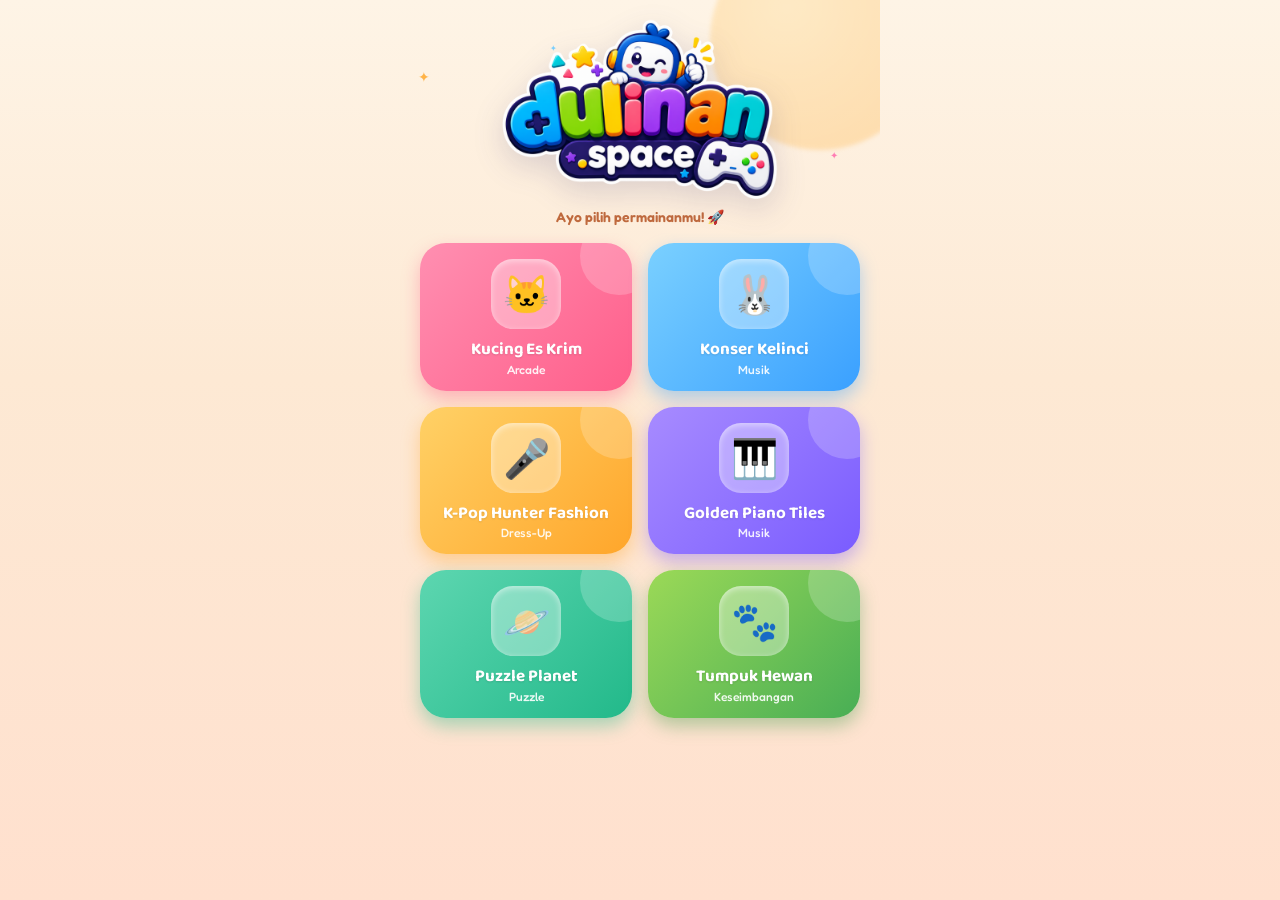
==== index.html @ 045c4dbe "Terapkan logo Dulinan Space pada homepage dan PWA" ====
<!DOCTYPE html>
<html lang="id">
<head>
<meta charset="utf-8">
<meta name="viewport" content="width=device-width, initial-scale=1, maximum-scale=1, user-scalable=no, viewport-fit=cover">
<title>Dulinan Space</title>
<meta name="description" content="Dulinan Space — kumpulan permainan seru untuk anak-anak. Ayo pilih permainanmu!">
<meta name="theme-color" content="#5b46d6">
<meta name="application-name" content="Dulinan Space">
<meta name="apple-mobile-web-app-capable" content="yes">
<meta name="apple-mobile-web-app-status-bar-style" content="default">
<meta name="apple-mobile-web-app-title" content="Dulinan Space">
<link rel="manifest" href="manifest.webmanifest">
<link rel="icon" href="favicon.ico" sizes="any">
<link rel="icon" type="image/png" sizes="64x64" href="assets/branding/favicon-64.png">
<link rel="apple-touch-icon" sizes="180x180" href="assets/branding/apple-touch-icon.png">
<link rel="preconnect" href="https://fonts.googleapis.com">
<link rel="preconnect" href="https://fonts.gstatic.com" crossorigin>
<link href="https://fonts.googleapis.com/css2?family=Fredoka:wght@400;500;600;700&family=Baloo+2:wght@500;600;700;800&display=swap" rel="stylesheet">
<link rel="stylesheet" href="style.css?v=6">
</head>
<body>

<div class="app-shell">

  <!-- soft space accents -->
  <div class="deco-blob" aria-hidden="true"></div>
  <div class="twinkle twinkle-1" aria-hidden="true">✦</div>
  <div class="twinkle twinkle-2" aria-hidden="true">✦</div>
  <div class="twinkle twinkle-3" aria-hidden="true">✦</div>

  <!-- HOME SCREEN -->
  <main class="home-screen" id="home-screen">
    <header class="home-header">
      <h1 class="brand-heading">
        <img
          class="brand-logo"
          src="assets/branding/dulinan-space-logo.png"
          width="768"
          height="512"
          alt="Dulinan Space"
          fetchpriority="high"
        >
      </h1>
      <p class="subtitle">Ayo pilih permainanmu! 🚀</p>
    </header>

    <section class="games-grid" id="games-grid" aria-label="Daftar permainan">
      <!-- game cards injected by script.js -->
    </section>
  </main>

  <!-- LOADING / PLAY SCREEN -->
  <div class="play-overlay" id="play-overlay" hidden>
    <button class="back-btn" id="back-btn" type="button">← Kembali</button>

    <div class="loading-state" id="loading-state">
      <div class="orbit-ring">
        <div class="orbit-rotator">
          <div class="orbit-star">⭐</div>
        </div>
        <div class="orbit-center" id="loading-emoji"></div>
      </div>
      <div class="play-game-name" id="loading-name"></div>
      <p class="play-status">Sedang menyiapkan… 🎮</p>
      <div class="progress-track">
        <div class="progress-fill" id="progress-fill"></div>
      </div>
    </div>

    <div class="ready-state" id="ready-state" hidden>
      <div class="ready-emoji" id="ready-emoji"></div>
      <div class="play-game-name" id="ready-name"></div>
      <p class="ready-copy">Permainan siap dimainkan!</p>
      <button class="play-btn" id="play-btn" type="button">Main Sekarang</button>
    </div>
  </div>

</div>

<script src="script.js?v=5"></script>
</body>
</html>
---- style.css ----
* {
  box-sizing: border-box;
  -webkit-tap-highlight-color: transparent;
}

html, body {
  margin: 0;
  height: 100%;
  overscroll-behavior: none;
}

body {
  font-family: 'Fredoka', sans-serif;
  background: linear-gradient(180deg, #fef4e6 0%, #fde9d4 42%, #ffe0ce 100%);
  min-height: 100dvh;
}

button {
  font: inherit;
  -webkit-appearance: none;
  appearance: none;
}

/* ---------- shell ---------- */

.app-shell {
  position: relative;
  max-width: 480px;
  margin: 0 auto;
  height: 100dvh;
  min-height: 100dvh;
  overflow: hidden;
}

.deco-blob {
  position: absolute;
  top: -70px;
  right: -50px;
  width: 220px;
  height: 220px;
  border-radius: 50%;
  background: radial-gradient(circle at 35% 35%, #ffd88a, #ffb347);
  opacity: .35;
  filter: blur(2px);
  pointer-events: none;
}

.twinkle {
  position: absolute;
  font-size: 14px;
  line-height: 1;
  pointer-events: none;
}
.twinkle-1 { top: 70px; left: 18px; width: 14px; height: 14px; color: #ffb347; animation: twinkle 3s ease-in-out infinite; }
.twinkle-2 { top: 150px; right: 40px; width: 10px; height: 10px; font-size: 10px; color: #ff7eb3; animation: twinkle 2.4s ease-in-out .6s infinite; }
.twinkle-3 { top: 44px; left: 150px; width: 8px; height: 8px; font-size: 8px; color: #7ad0ff; animation: twinkle 3.2s ease-in-out 1.1s infinite; }

/* ---------- home screen ---------- */

.home-screen {
  position: absolute;
  inset: 0;
  display: flex;
  flex-direction: column;
  min-height: 0;
  transform: scale(1);
  opacity: 1;
  transition: transform .45s cubic-bezier(.4,0,.2,1), opacity .35s;
}

.home-screen.is-hidden {
  transform: scale(.92);
  opacity: 0;
  pointer-events: none;
}

.home-header {
  flex: 0 0 auto;
  padding: max(10px, env(safe-area-inset-top)) 20px 4px;
  display: flex;
  flex-direction: column;
  align-items: center;
  justify-content: center;
  text-align: center;
}

.brand-heading {
  margin: 0;
  line-height: 0;
}

.brand-logo {
  display: block;
  width: auto;
  height: clamp(140px, 24dvh, 205px);
  max-width: min(84vw, 340px);
  object-fit: contain;
  filter: drop-shadow(0 10px 15px rgba(43,45,110,.16));
  animation: brand-float 4s ease-in-out infinite;
}

.subtitle {
  margin: -7px 0 4px;
  font-size: 14px;
  color: #c06a3e;
  font-weight: 600;
}

/* ---------- games grid ---------- */

.games-grid {
  flex: 1 1 auto;
  min-height: 0;
  overflow-x: hidden;
  overflow-y: auto;
  -webkit-overflow-scrolling: touch;
  overscroll-behavior: contain;
  padding: 10px 20px 32px;
  display: grid;
  grid-template-columns: 1fr 1fr;
  gap: 16px;
  align-content: start;
}

.game-card {
  position: relative;
  display: block;
  width: 100%;
  border: none;
  border-radius: 26px;
  padding: 16px 14px 14px;
  text-align: center;
  overflow: hidden;
  cursor: pointer;
  color: inherit;
  animation: pop .4s ease both;
}
.game-card:focus-visible {
  outline: 3px solid #fff;
  outline-offset: 2px;
}

.game-card-glow {
  position: absolute;
  top: -26px;
  right: -26px;
  width: 78px;
  height: 78px;
  border-radius: 50%;
  background: rgba(255,255,255,.2);
  pointer-events: none;
}

.game-card-content {
  position: relative;
}

.game-icon {
  width: 70px;
  height: 70px;
  margin: 0 auto;
  border-radius: 22px;
  background: rgba(255,255,255,.35);
  display: flex;
  align-items: center;
  justify-content: center;
  font-size: 38px;
  box-shadow: inset 0 2px 6px rgba(255,255,255,.5);
}

.game-name {
  font-family: 'Baloo 2', cursive;
  font-weight: 700;
  font-size: 17px;
  line-height: 1.1;
  color: #fff;
  margin-top: 12px;
  text-shadow: 0 1px 2px rgba(0,0,0,.12);
}

.game-tag {
  font-size: 12px;
  color: rgba(255,255,255,.9);
  font-weight: 500;
  margin-top: 2px;
}

/* ---------- loading / play overlay ---------- */

.play-overlay {
  position: absolute;
  inset: 0;
  display: flex;
  flex-direction: column;
  align-items: center;
  justify-content: center;
  text-align: center;
  padding: 32px;
  animation: pop .35s ease both;
  z-index: 10;
}
.play-overlay[hidden] {
  display: none;
}

.back-btn {
  position: absolute;
  top: 56px;
  left: 20px;
  display: flex;
  align-items: center;
  gap: 6px;
  background: rgba(255,255,255,.9);
  border: none;
  padding: 8px 16px 8px 12px;
  border-radius: 22px;
  font-family: 'Fredoka', sans-serif;
  font-weight: 600;
  color: #3a2a6d;
  font-size: 15px;
  box-shadow: 0 4px 10px rgba(0,0,0,.15);
  cursor: pointer;
}

.loading-state[hidden],
.ready-state[hidden] {
  display: none;
}

.orbit-ring {
  position: relative;
  width: 130px;
  height: 130px;
  margin-bottom: 34px;
}
.orbit-rotator {
  position: absolute;
  inset: 0;
  animation: orbit 2.4s linear infinite;
}
.orbit-star {
  position: absolute;
  top: -6px;
  left: 50%;
  transform: translateX(-50%);
  font-size: 26px;
}
.orbit-center {
  position: absolute;
  inset: 22px;
  border-radius: 28px;
  background: rgba(255,255,255,.4);
  display: flex;
  align-items: center;
  justify-content: center;
  font-size: 52px;
  animation: floaty 2s ease-in-out infinite;
}

.play-game-name {
  font-family: 'Baloo 2', cursive;
  font-weight: 800;
  font-size: 26px;
  color: #fff;
  text-shadow: 0 2px 4px rgba(0,0,0,.15);
}

.play-status {
  font-size: 16px;
  color: rgba(255,255,255,.95);
  font-weight: 500;
  margin: 6px 0 0;
}

.progress-track {
  margin-top: 26px;
  width: 190px;
  height: 14px;
  border-radius: 10px;
  background: rgba(255,255,255,.35);
  overflow: hidden;
}
.progress-fill {
  height: 100%;
  width: 0%;
  border-radius: 10px;
  background: #fff;
  transition: width .25s ease;
}

.ready-emoji {
  font-size: 70px;
  margin-bottom: 20px;
  animation: floaty 2s ease-in-out infinite;
}

.ready-state .play-game-name {
  font-size: 28px;
}

.ready-copy {
  font-size: 16px;
  color: rgba(255,255,255,.95);
  font-weight: 500;
  margin-top: 8px;
  max-width: 240px;
}

.play-btn {
  margin-top: 30px;
  background: #fff;
  border: none;
  font-family: 'Baloo 2', cursive;
  font-weight: 800;
  font-size: 22px;
  padding: 16px 44px;
  border-radius: 30px;
  box-shadow: 0 10px 22px rgba(0,0,0,.2);
  cursor: pointer;
}

.play-btn:disabled {
  opacity: .55;
  cursor: default;
}

/* ---------- animations ---------- */

@keyframes floaty {
  0%, 100% { transform: translateY(0); }
  50% { transform: translateY(-8px); }
}
@keyframes twinkle {
  0%, 100% { opacity: .35; transform: scale(1); }
  50% { opacity: 1; transform: scale(1.25); }
}
@keyframes pop {
  0% { transform: scale(.6); opacity: 0; }
  60% { transform: scale(1.08); }
  100% { transform: scale(1); opacity: 1; }
}
@keyframes orbit {
  from { transform: rotate(0deg); }
  to { transform: rotate(360deg); }
}
@keyframes brand-float {
  0%, 100% { transform: translateY(0); }
  50% { transform: translateY(-5px); }
}

@media (prefers-reduced-motion: reduce) {
  * {
    animation-duration: .001ms !important;
    animation-iteration-count: 1 !important;
    transition-duration: .001ms !important;
  }
}
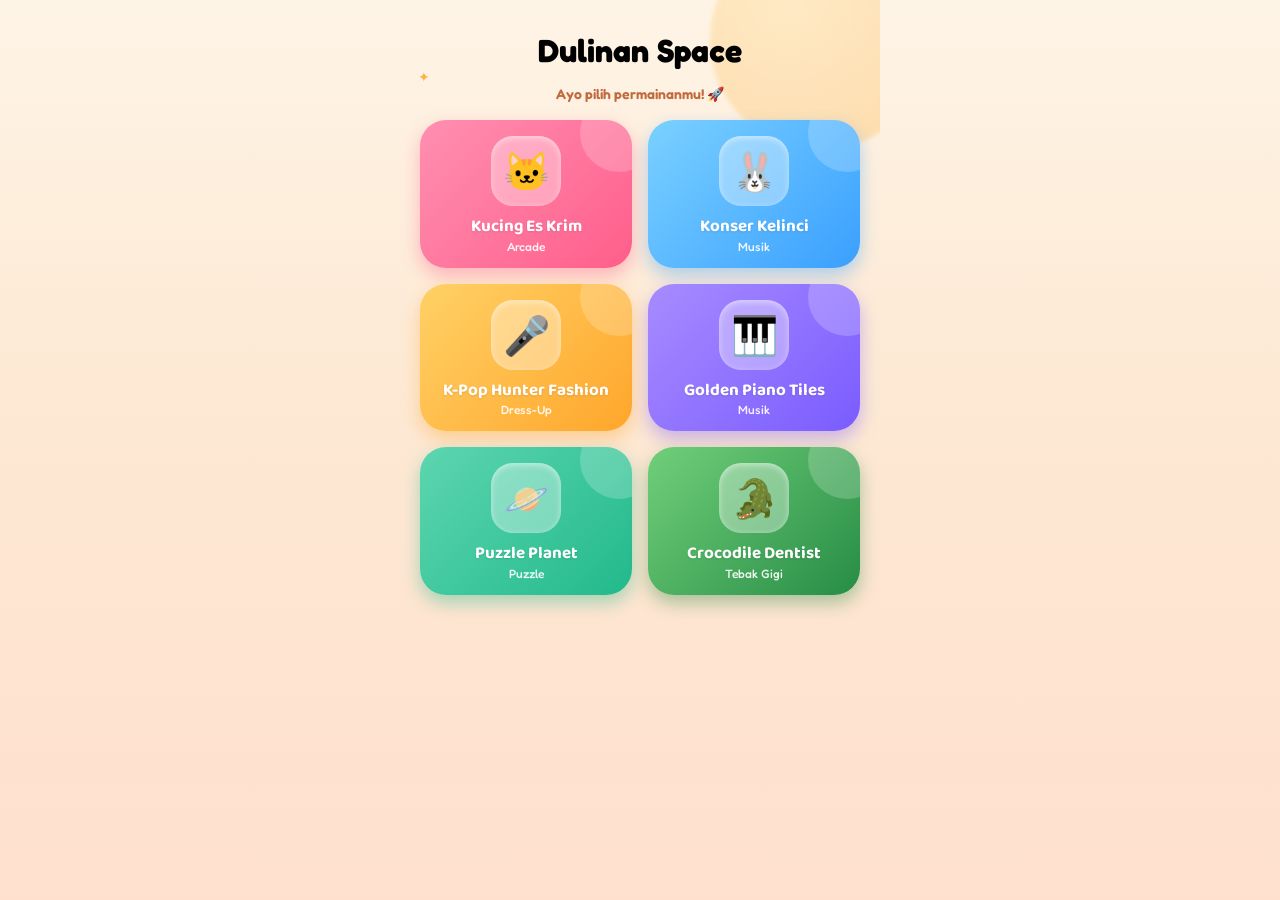
==== commit 5c379650: "Add Crocodile Dentist game" ====
--- a/index.html
+++ b/index.html
@@ -1,23 +1,15 @@
-<!DOCTYPE html>
+<!doctype html>
 <html lang="id">
 <head>
 <meta charset="utf-8">
 <meta name="viewport" content="width=device-width, initial-scale=1, maximum-scale=1, user-scalable=no, viewport-fit=cover">
 <title>Dulinan Space</title>
 <meta name="description" content="Dulinan Space — kumpulan permainan seru untuk anak-anak. Ayo pilih permainanmu!">
-<meta name="theme-color" content="#5b46d6">
-<meta name="application-name" content="Dulinan Space">
-<meta name="apple-mobile-web-app-capable" content="yes">
-<meta name="apple-mobile-web-app-status-bar-style" content="default">
-<meta name="apple-mobile-web-app-title" content="Dulinan Space">
-<link rel="manifest" href="manifest.webmanifest">
-<link rel="icon" href="favicon.ico" sizes="any">
-<link rel="icon" type="image/png" sizes="64x64" href="assets/branding/favicon-64.png">
-<link rel="apple-touch-icon" sizes="180x180" href="assets/branding/apple-touch-icon.png">
+<link rel="icon" href="data:,">
 <link rel="preconnect" href="https://fonts.googleapis.com">
 <link rel="preconnect" href="https://fonts.gstatic.com" crossorigin>
 <link href="https://fonts.googleapis.com/css2?family=Fredoka:wght@400;500;600;700&family=Baloo+2:wght@500;600;700;800&display=swap" rel="stylesheet">
-<link rel="stylesheet" href="style.css?v=6">
+<link rel="stylesheet" href="style.css?v=5">
 </head>
 <body>
 
@@ -32,17 +24,18 @@
   <!-- HOME SCREEN -->
   <main class="home-screen" id="home-screen">
     <header class="home-header">
-      <h1 class="brand-heading">
-        <img
-          class="brand-logo"
-          src="assets/branding/dulinan-space-logo.png"
-          width="768"
-          height="512"
-          alt="Dulinan Space"
-          fetchpriority="high"
-        >
-      </h1>
-      <p class="subtitle">Ayo pilih permainanmu! 🚀</p>
+      <div class="mascot" aria-hidden="true">
+        <div class="mascot-face"></div>
+        <div class="mascot-eye mascot-eye-left"></div>
+        <div class="mascot-eye mascot-eye-right"></div>
+        <div class="mascot-pupil mascot-pupil-left"></div>
+        <div class="mascot-pupil mascot-pupil-right"></div>
+        <div class="mascot-mouth"></div>
+      </div>
+      <div class="title-block">
+        <h1 class="app-title">Dulinan Space</h1>
+        <p class="subtitle">Ayo pilih permainanmu! 🚀</p>
+      </div>
     </header>
 
     <section class="games-grid" id="games-grid" aria-label="Daftar permainan">
@@ -78,6 +71,6 @@
 
 </div>
 
-<script src="script.js?v=5"></script>
+<script src="script.js?v=6"></script>
 </body>
 </html>
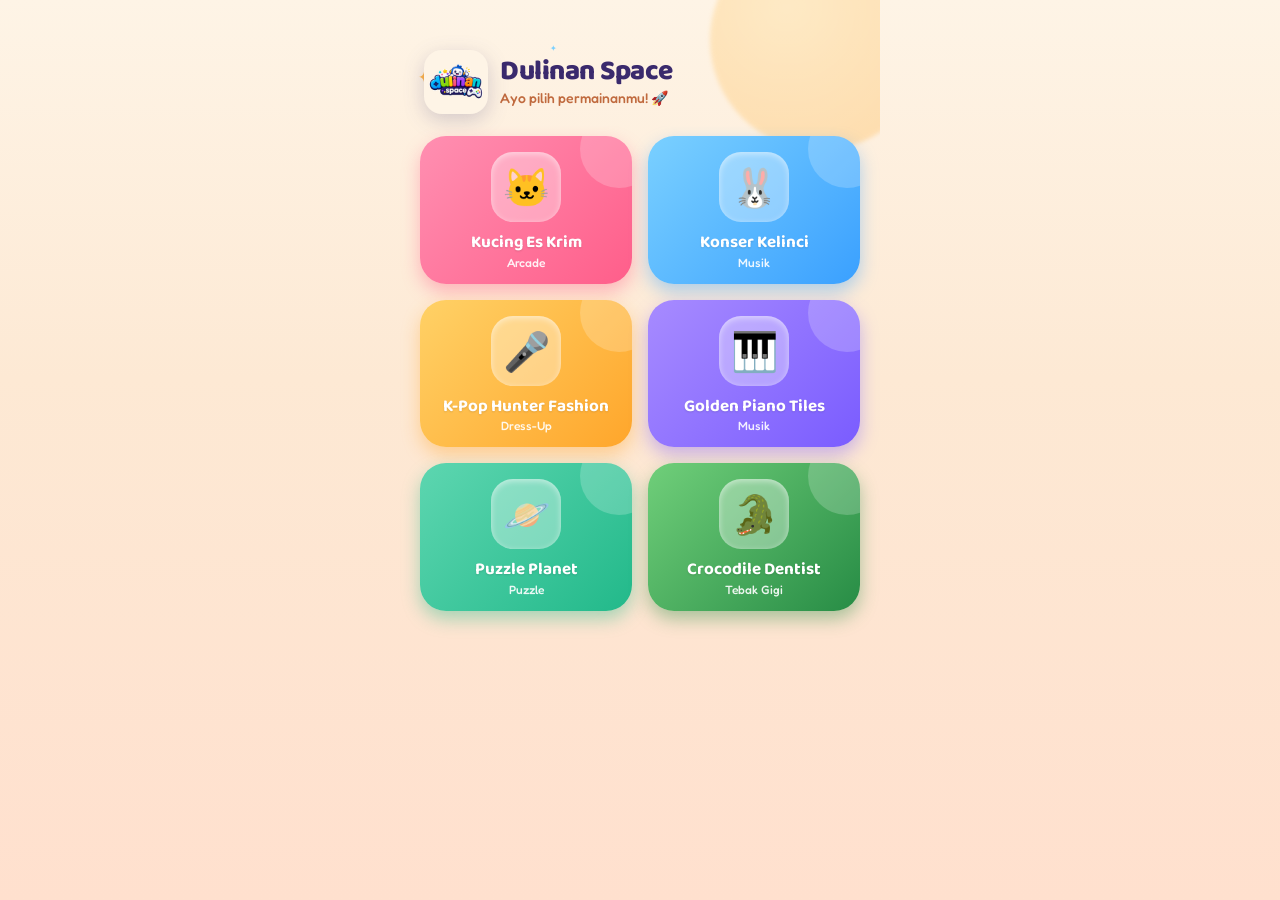
==== commit 0b95f1f6: "Sesuaikan logo header dan dukungan iOS" ====
--- a/index.html
+++ b/index.html
@@ -1,15 +1,24 @@
-<!doctype html>
+<!DOCTYPE html>
 <html lang="id">
 <head>
 <meta charset="utf-8">
 <meta name="viewport" content="width=device-width, initial-scale=1, maximum-scale=1, user-scalable=no, viewport-fit=cover">
 <title>Dulinan Space</title>
 <meta name="description" content="Dulinan Space — kumpulan permainan seru untuk anak-anak. Ayo pilih permainanmu!">
-<link rel="icon" href="data:,">
+<meta name="theme-color" content="#5b46d6">
+<meta name="application-name" content="Dulinan Space">
+<meta name="mobile-web-app-capable" content="yes">
+<meta name="apple-mobile-web-app-capable" content="yes">
+<meta name="apple-mobile-web-app-status-bar-style" content="default">
+<meta name="apple-mobile-web-app-title" content="Dulinan Space">
+<link rel="manifest" href="manifest.webmanifest?v=2">
+<link rel="icon" href="favicon.ico" sizes="any">
+<link rel="icon" type="image/png" sizes="64x64" href="assets/branding/favicon-64.png">
+<link rel="apple-touch-icon" sizes="180x180" href="assets/branding/apple-touch-icon.png?v=2">
 <link rel="preconnect" href="https://fonts.googleapis.com">
 <link rel="preconnect" href="https://fonts.gstatic.com" crossorigin>
 <link href="https://fonts.googleapis.com/css2?family=Fredoka:wght@400;500;600;700&family=Baloo+2:wght@500;600;700;800&display=swap" rel="stylesheet">
-<link rel="stylesheet" href="style.css?v=5">
+<link rel="stylesheet" href="style.css?v=7">
 </head>
 <body>
 
@@ -24,14 +33,15 @@
   <!-- HOME SCREEN -->
   <main class="home-screen" id="home-screen">
     <header class="home-header">
-      <div class="mascot" aria-hidden="true">
-        <div class="mascot-face"></div>
-        <div class="mascot-eye mascot-eye-left"></div>
-        <div class="mascot-eye mascot-eye-right"></div>
-        <div class="mascot-pupil mascot-pupil-left"></div>
-        <div class="mascot-pupil mascot-pupil-right"></div>
-        <div class="mascot-mouth"></div>
-      </div>
+      <img
+        class="brand-logo"
+        src="assets/branding/icon-192.png"
+        width="192"
+        height="192"
+        alt=""
+        aria-hidden="true"
+        fetchpriority="high"
+      >
       <div class="title-block">
         <h1 class="app-title">Dulinan Space</h1>
         <p class="subtitle">Ayo pilih permainanmu! 🚀</p>
@@ -71,6 +81,6 @@
 
 </div>
 
-<script src="script.js?v=6"></script>
+<script src="script.js?v=5"></script>
 </body>
 </html>
--- a/style.css
+++ b/style.css
@@ -76,34 +76,43 @@
 
 .home-header {
   flex: 0 0 auto;
-  padding: max(10px, env(safe-area-inset-top)) 20px 4px;
-  display: flex;
-  flex-direction: column;
-  align-items: center;
-  justify-content: center;
-  text-align: center;
-}
-
-.brand-heading {
-  margin: 0;
-  line-height: 0;
+  padding: max(50px, calc(env(safe-area-inset-top) + 18px)) 24px 12px;
+  display: flex;
+  align-items: center;
+  gap: 12px;
 }
 
 .brand-logo {
   display: block;
-  width: auto;
-  height: clamp(140px, 24dvh, 205px);
-  max-width: min(84vw, 340px);
+  width: 64px;
+  height: 64px;
+  flex: 0 0 auto;
   object-fit: contain;
-  filter: drop-shadow(0 10px 15px rgba(43,45,110,.16));
+  border-radius: 18px;
+  filter: drop-shadow(0 6px 10px rgba(43,45,110,.2));
   animation: brand-float 4s ease-in-out infinite;
 }
 
+.title-block {
+  flex: 1;
+  min-width: 0;
+}
+
+.app-title {
+  margin: 0;
+  font-family: 'Baloo 2', cursive;
+  font-weight: 800;
+  font-size: 28px;
+  line-height: 1;
+  color: #3a2a6d;
+  letter-spacing: -.5px;
+}
+
 .subtitle {
-  margin: -7px 0 4px;
+  margin: 3px 0 0;
   font-size: 14px;
   color: #c06a3e;
-  font-weight: 600;
+  font-weight: 500;
 }
 
 /* ---------- games grid ---------- */
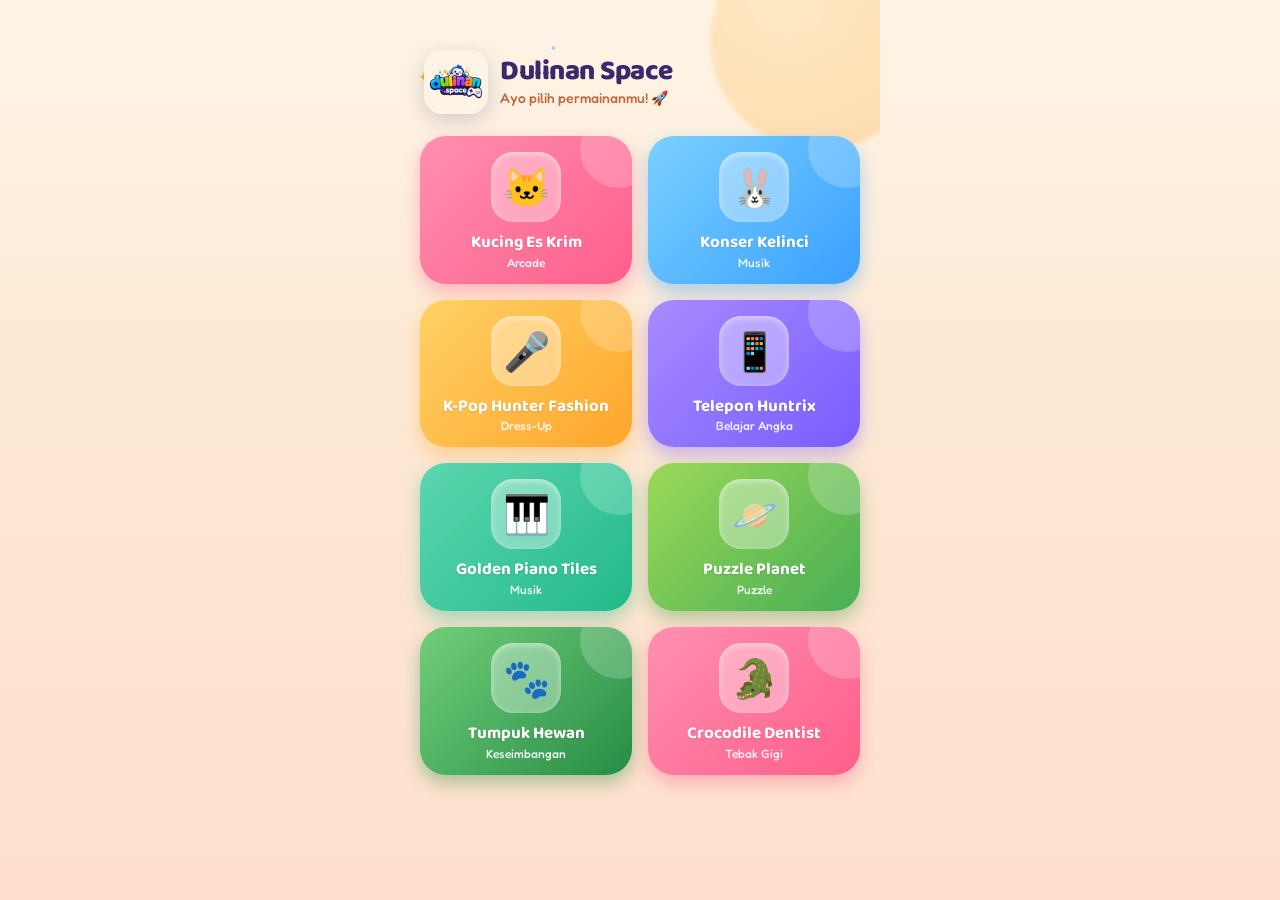
==== commit ea5828a0: "Tambahkan game Telepon Huntrix edukatif" ====
--- a/index.html
+++ b/index.html
@@ -81,6 +81,6 @@
 
 </div>
 
-<script src="script.js?v=5"></script>
+<script src="script.js?v=7"></script>
 </body>
 </html>
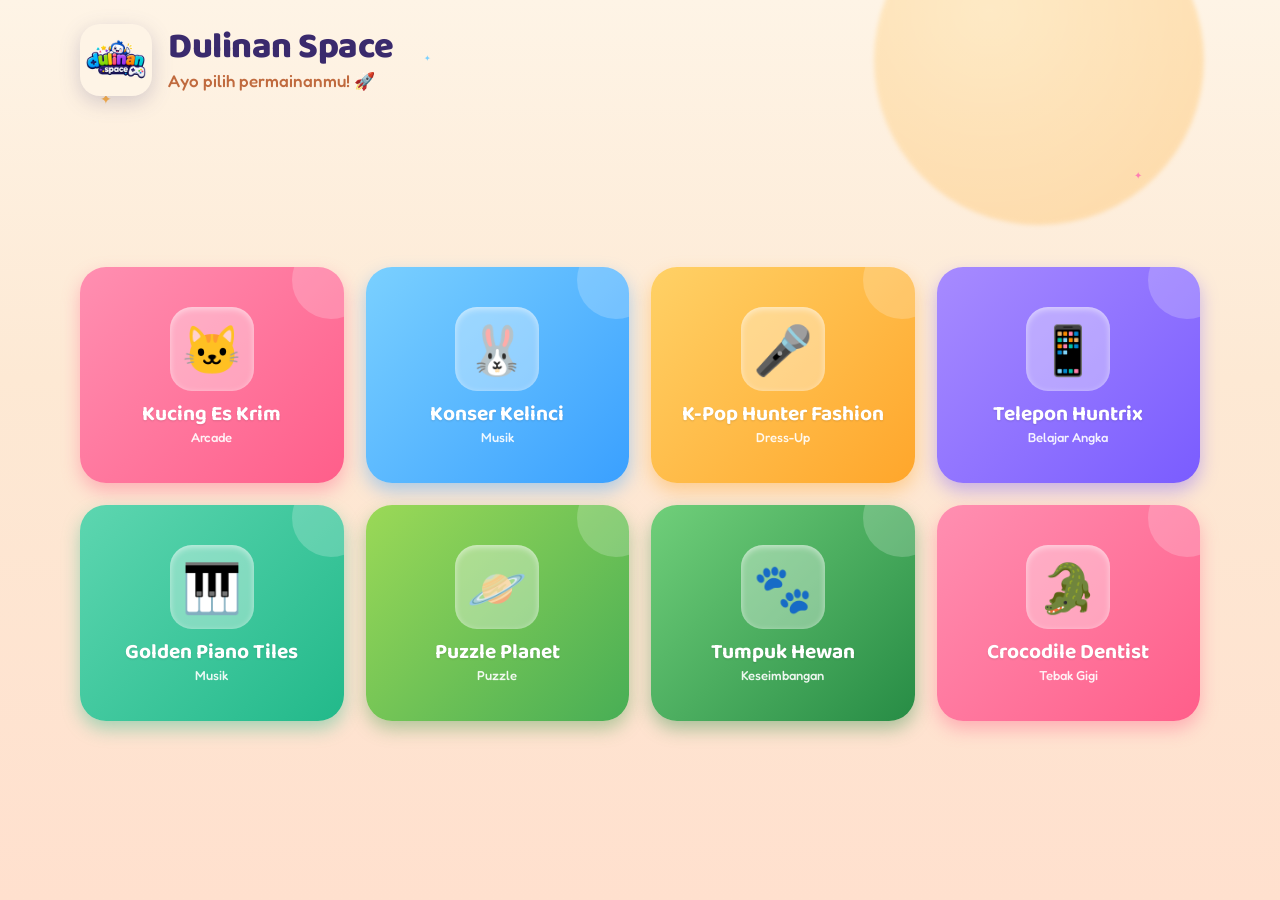
==== commit b73c3d42: "Optimalkan seluruh game untuk tablet landscape" ====
--- a/index.html
+++ b/index.html
@@ -18,7 +18,7 @@
 <link rel="preconnect" href="https://fonts.googleapis.com">
 <link rel="preconnect" href="https://fonts.gstatic.com" crossorigin>
 <link href="https://fonts.googleapis.com/css2?family=Fredoka:wght@400;500;600;700&family=Baloo+2:wght@500;600;700;800&display=swap" rel="stylesheet">
-<link rel="stylesheet" href="style.css?v=7">
+<link rel="stylesheet" href="style.css?v=8">
 </head>
 <body>
 
--- a/style.css
+++ b/style.css
@@ -364,3 +364,100 @@
     transition-duration: .001ms !important;
   }
 }
+
+/* ---------- tablet landscape ---------- */
+
+@media (min-width: 768px) and (min-height: 560px) and (orientation: landscape) {
+  .app-shell {
+    width: 100%;
+    max-width: 1200px;
+  }
+
+  .deco-blob {
+    top: -105px;
+    right: 3%;
+    width: 330px;
+    height: 330px;
+  }
+
+  .twinkle-1 { top: 92px; left: 5%; }
+  .twinkle-2 { top: 170px; right: 8%; }
+  .twinkle-3 { top: 54px; left: 32%; }
+
+  .home-header {
+    padding: max(24px, calc(env(safe-area-inset-top) + 16px)) 40px 12px;
+    gap: 16px;
+  }
+
+  .brand-logo {
+    width: 72px;
+    height: 72px;
+    border-radius: 20px;
+  }
+
+  .app-title {
+    font-size: 36px;
+  }
+
+  .subtitle {
+    margin-top: 5px;
+    font-size: 17px;
+  }
+
+  .games-grid {
+    grid-template-columns: repeat(4, minmax(0, 1fr));
+    gap: clamp(14px, 1.8vw, 22px);
+    align-content: center;
+    padding: 8px 40px max(28px, calc(env(safe-area-inset-bottom) + 18px));
+  }
+
+  .game-card {
+    min-height: clamp(154px, 24dvh, 218px);
+    padding: 18px 14px 16px;
+    display: grid;
+    place-items: center;
+  }
+
+  .game-icon {
+    width: clamp(68px, 8vw, 84px);
+    height: clamp(68px, 8vw, 84px);
+    font-size: clamp(38px, 4.6vw, 48px);
+  }
+
+  .game-name {
+    font-size: clamp(17px, 2vw, 21px);
+  }
+
+  .game-tag {
+    font-size: 13px;
+  }
+
+  .play-overlay {
+    padding: 40px;
+  }
+
+  .back-btn {
+    top: max(22px, calc(env(safe-area-inset-top) + 12px));
+    left: max(28px, calc(env(safe-area-inset-left) + 18px));
+    padding: 10px 20px 10px 15px;
+    font-size: 17px;
+  }
+
+  .orbit-ring {
+    width: 148px;
+    height: 148px;
+    margin-bottom: 26px;
+  }
+
+  .orbit-center {
+    font-size: 60px;
+  }
+
+  .play-game-name {
+    font-size: 32px;
+  }
+
+  .progress-track {
+    width: 250px;
+  }
+}
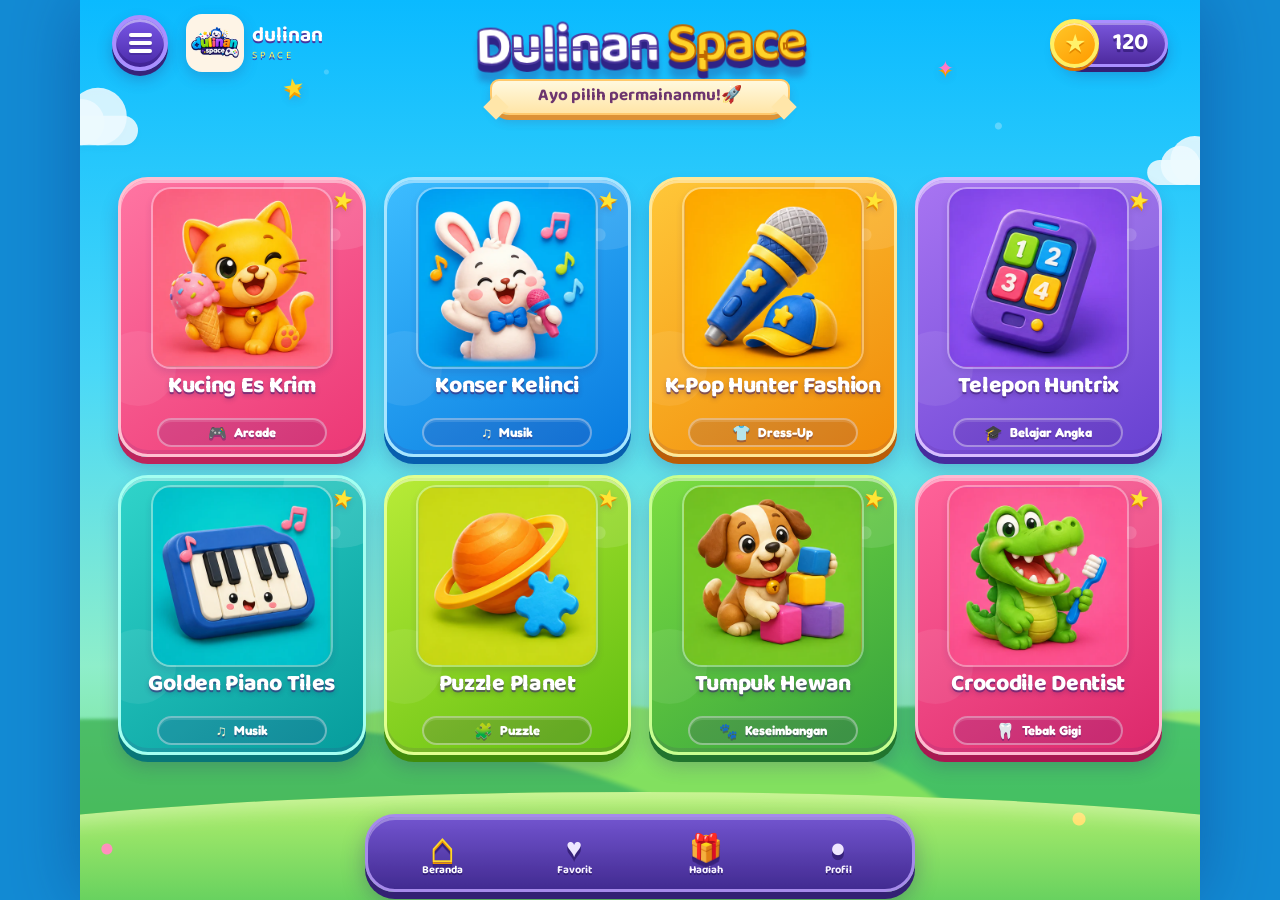
==== commit d722321d: "Redesain halaman depan bergaya game anak" ====
--- a/index.html
+++ b/index.html
@@ -3,9 +3,9 @@
 <head>
 <meta charset="utf-8">
 <meta name="viewport" content="width=device-width, initial-scale=1, maximum-scale=1, user-scalable=no, viewport-fit=cover">
-<title>Dulinan Space</title>
-<meta name="description" content="Dulinan Space — kumpulan permainan seru untuk anak-anak. Ayo pilih permainanmu!">
-<meta name="theme-color" content="#5b46d6">
+<title>Dulinan Space — Pilih Permainanmu!</title>
+<meta name="description" content="Dulinan Space — arena bermain ceria berisi permainan seru untuk anak-anak.">
+<meta name="theme-color" content="#19b9ee">
 <meta name="application-name" content="Dulinan Space">
 <meta name="mobile-web-app-capable" content="yes">
 <meta name="apple-mobile-web-app-capable" content="yes">
@@ -17,70 +17,113 @@
 <link rel="apple-touch-icon" sizes="180x180" href="assets/branding/apple-touch-icon.png?v=2">
 <link rel="preconnect" href="https://fonts.googleapis.com">
 <link rel="preconnect" href="https://fonts.gstatic.com" crossorigin>
-<link href="https://fonts.googleapis.com/css2?family=Fredoka:wght@400;500;600;700&family=Baloo+2:wght@500;600;700;800&display=swap" rel="stylesheet">
-<link rel="stylesheet" href="style.css?v=8">
+<link href="https://fonts.googleapis.com/css2?family=Fredoka:wght@500;600;700&family=Baloo+2:wght@600;700;800&display=swap" rel="stylesheet">
+<link rel="preload" href="assets/ui/game-illustrations-v1.webp" as="image" type="image/webp">
+<link rel="stylesheet" href="style.css?v=9">
 </head>
 <body>
 
 <div class="app-shell">
+  <div class="world-bg" aria-hidden="true">
+    <span class="cloud cloud-one"></span>
+    <span class="cloud cloud-two"></span>
+    <span class="floating-star star-one">★</span>
+    <span class="floating-star star-two">✦</span>
+    <span class="floating-star star-three">★</span>
+    <span class="floating-star star-four">✦</span>
+    <span class="hill hill-one"></span>
+    <span class="hill hill-two"></span>
+  </div>
 
-  <!-- soft space accents -->
-  <div class="deco-blob" aria-hidden="true"></div>
-  <div class="twinkle twinkle-1" aria-hidden="true">✦</div>
-  <div class="twinkle twinkle-2" aria-hidden="true">✦</div>
-  <div class="twinkle twinkle-3" aria-hidden="true">✦</div>
+  <main class="home-screen" id="home-screen">
+    <header class="topbar">
+      <button class="round-button menu-button" id="menu-button" type="button" aria-label="Buka menu">
+        <span></span><span></span><span></span>
+      </button>
 
-  <!-- HOME SCREEN -->
-  <main class="home-screen" id="home-screen">
-    <header class="home-header">
-      <img
-        class="brand-logo"
-        src="assets/branding/icon-192.png"
-        width="192"
-        height="192"
-        alt=""
-        aria-hidden="true"
-        fetchpriority="high"
-      >
-      <div class="title-block">
-        <h1 class="app-title">Dulinan Space</h1>
-        <p class="subtitle">Ayo pilih permainanmu! 🚀</p>
+      <div class="brand-lockup">
+        <img
+          class="brand-logo"
+          src="assets/branding/icon-192.png"
+          width="192"
+          height="192"
+          alt=""
+          aria-hidden="true"
+          fetchpriority="high"
+        >
+        <span class="brand-wordmark"><b>dulinan</b><small>SPACE</small></span>
+      </div>
+
+      <div class="star-score" role="img" aria-label="Koleksi 120 bintang">
+        <span class="score-coin" aria-hidden="true">★</span>
+        <strong>120</strong>
       </div>
     </header>
 
+    <section class="hero" aria-labelledby="page-title">
+      <div class="hero-sparkle sparkle-left" aria-hidden="true">★</div>
+      <div class="hero-sparkle sparkle-right" aria-hidden="true">★</div>
+      <h1 id="page-title">
+        <span>Dulinan</span>
+        <strong>Space</strong>
+      </h1>
+      <p><span>Ayo pilih permainanmu!</span> <b aria-hidden="true">🚀</b></p>
+    </section>
+
     <section class="games-grid" id="games-grid" aria-label="Daftar permainan">
-      <!-- game cards injected by script.js -->
+      <!-- Kartu permainan dibuat oleh script.js -->
     </section>
+
+    <nav class="bottom-nav" aria-label="Navigasi utama">
+      <button class="nav-item is-active" type="button" data-nav="Beranda" aria-current="page">
+        <span class="nav-icon nav-home" aria-hidden="true">⌂</span>
+        <span>Beranda</span>
+      </button>
+      <button class="nav-item" type="button" data-nav="Favorit">
+        <span class="nav-icon" aria-hidden="true">♥</span>
+        <span>Favorit</span>
+      </button>
+      <button class="nav-item" type="button" data-nav="Hadiah">
+        <span class="nav-icon" aria-hidden="true">🎁</span>
+        <span>Hadiah</span>
+      </button>
+      <button class="nav-item" type="button" data-nav="Profil">
+        <span class="nav-icon" aria-hidden="true">●</span>
+        <span>Profil</span>
+      </button>
+    </nav>
   </main>
 
-  <!-- LOADING / PLAY SCREEN -->
   <div class="play-overlay" id="play-overlay" hidden>
-    <button class="back-btn" id="back-btn" type="button">← Kembali</button>
+    <button class="back-btn" id="back-btn" type="button">
+      <span aria-hidden="true">←</span> Kembali
+    </button>
 
     <div class="loading-state" id="loading-state">
       <div class="orbit-ring">
-        <div class="orbit-rotator">
-          <div class="orbit-star">⭐</div>
+        <div class="orbit-rotator" aria-hidden="true">
+          <div class="orbit-star">★</div>
         </div>
-        <div class="orbit-center" id="loading-emoji"></div>
+        <div class="loading-art game-sprite" id="loading-art" aria-hidden="true"></div>
       </div>
       <div class="play-game-name" id="loading-name"></div>
-      <p class="play-status">Sedang menyiapkan… 🎮</p>
-      <div class="progress-track">
+      <p class="play-status">Sedang menyiapkan petualangan…</p>
+      <div class="progress-track" aria-hidden="true">
         <div class="progress-fill" id="progress-fill"></div>
       </div>
     </div>
 
     <div class="ready-state" id="ready-state" hidden>
-      <div class="ready-emoji" id="ready-emoji"></div>
+      <div class="ready-art game-sprite" id="ready-art" aria-hidden="true"></div>
       <div class="play-game-name" id="ready-name"></div>
-      <p class="ready-copy">Permainan siap dimainkan!</p>
-      <button class="play-btn" id="play-btn" type="button">Main Sekarang</button>
+      <p class="ready-copy">Hore, permainanmu sudah siap!</p>
+      <button class="play-btn" id="play-btn" type="button">Main Sekarang <span aria-hidden="true">▶</span></button>
     </div>
   </div>
 
+  <div class="toast" id="toast" role="status" aria-live="polite" hidden></div>
 </div>
 
-<script src="script.js?v=7"></script>
+<script src="script.js?v=8"></script>
 </body>
 </html>
--- a/style.css
+++ b/style.css
@@ -1,61 +1,157 @@
+:root {
+  --ink: #32246e;
+  --purple: #6543cf;
+  --purple-dark: #3e238f;
+  --yellow: #ffd928;
+  --white: #fff;
+}
+
 * {
   box-sizing: border-box;
   -webkit-tap-highlight-color: transparent;
 }
 
-html, body {
+html,
+body {
   margin: 0;
   height: 100%;
   overscroll-behavior: none;
 }
 
 body {
+  min-height: 100dvh;
+  overflow: hidden;
+  color: var(--ink);
   font-family: 'Fredoka', sans-serif;
-  background: linear-gradient(180deg, #fef4e6 0%, #fde9d4 42%, #ffe0ce 100%);
-  min-height: 100dvh;
+  background: #138bd4;
 }
 
 button {
+  color: inherit;
   font: inherit;
   -webkit-appearance: none;
   appearance: none;
 }
 
-/* ---------- shell ---------- */
+button:focus-visible {
+  outline: 4px solid #fff;
+  outline-offset: 3px;
+}
 
 .app-shell {
   position: relative;
-  max-width: 480px;
-  margin: 0 auto;
+  width: 100%;
+  max-width: 1120px;
   height: 100dvh;
   min-height: 100dvh;
+  margin: 0 auto;
   overflow: hidden;
-}
-
-.deco-blob {
-  position: absolute;
-  top: -70px;
-  right: -50px;
-  width: 220px;
-  height: 220px;
+  background:
+    radial-gradient(circle at 22% 8%, rgba(255,255,255,.2) 0 2px, transparent 3px),
+    radial-gradient(circle at 82% 14%, rgba(255,255,255,.28) 0 3px, transparent 4px),
+    linear-gradient(180deg, #0abaff 0%, #49d8f8 41%, #8eeeca 74%, #6cdb6b 100%);
+  box-shadow: 0 0 70px rgba(9, 46, 122, .4);
+  isolation: isolate;
+}
+
+.app-shell::before {
+  position: absolute;
+  z-index: -2;
+  right: -12%;
+  bottom: 32px;
+  left: -12%;
+  height: 33%;
+  content: '';
+  opacity: .7;
+  background:
+    radial-gradient(ellipse at 12% 100%, #34ab48 0 35%, transparent 36%),
+    radial-gradient(ellipse at 42% 100%, #85df47 0 39%, transparent 40%),
+    radial-gradient(ellipse at 72% 100%, #2fb24e 0 38%, transparent 39%),
+    radial-gradient(ellipse at 94% 100%, #9ee85a 0 37%, transparent 38%);
+  filter: blur(1px);
+}
+
+.app-shell::after {
+  position: absolute;
+  z-index: -1;
+  right: -20%;
+  bottom: -42px;
+  left: -20%;
+  height: 150px;
+  content: '';
+  border-radius: 50% 50% 0 0;
+  background:
+    radial-gradient(circle at 16% 38%, #ff90bd 0 5px, transparent 6px),
+    radial-gradient(circle at 78% 18%, #ffe16c 0 6px, transparent 7px),
+    linear-gradient(180deg, #b5f06d, #4ac65a);
+  box-shadow: inset 0 8px 20px rgba(255,255,255,.35);
+}
+
+/* decorative play world */
+
+.world-bg {
+  position: absolute;
+  z-index: -1;
+  inset: 0;
+  overflow: hidden;
+  pointer-events: none;
+}
+
+.cloud {
+  position: absolute;
+  width: 120px;
+  height: 37px;
+  border-radius: 50px;
+  opacity: .92;
+  background: rgba(255,255,255,.88);
+  filter: drop-shadow(0 5px 3px rgba(29,137,195,.1));
+}
+
+.cloud::before,
+.cloud::after {
+  position: absolute;
+  bottom: 0;
+  content: '';
   border-radius: 50%;
-  background: radial-gradient(circle at 35% 35%, #ffd88a, #ffb347);
-  opacity: .35;
-  filter: blur(2px);
-  pointer-events: none;
-}
-
-.twinkle {
-  position: absolute;
-  font-size: 14px;
-  line-height: 1;
-  pointer-events: none;
-}
-.twinkle-1 { top: 70px; left: 18px; width: 14px; height: 14px; color: #ffb347; animation: twinkle 3s ease-in-out infinite; }
-.twinkle-2 { top: 150px; right: 40px; width: 10px; height: 10px; font-size: 10px; color: #ff7eb3; animation: twinkle 2.4s ease-in-out .6s infinite; }
-.twinkle-3 { top: 44px; left: 150px; width: 8px; height: 8px; font-size: 8px; color: #7ad0ff; animation: twinkle 3.2s ease-in-out 1.1s infinite; }
-
-/* ---------- home screen ---------- */
+  background: inherit;
+}
+
+.cloud::before {
+  left: 20px;
+  width: 58px;
+  height: 58px;
+}
+
+.cloud::after {
+  right: 14px;
+  width: 72px;
+  height: 72px;
+}
+
+.cloud-one {
+  top: 112px;
+  left: -50px;
+  transform: scale(.8);
+}
+
+.cloud-two {
+  top: 154px;
+  right: -48px;
+  transform: scale(.68);
+}
+
+.floating-star {
+  position: absolute;
+  color: var(--yellow);
+  font-size: 25px;
+  text-shadow: 0 3px 0 #f29e00, 0 5px 10px rgba(87,62,103,.2);
+  animation: twinkle 2.8s ease-in-out infinite;
+}
+
+.star-one { top: 72px; left: 18%; transform: rotate(-10deg); }
+.star-two { top: 56px; right: 22%; color: #ff79c9; font-size: 20px; animation-delay: .7s; }
+.star-three { top: 184px; left: 7%; font-size: 18px; animation-delay: 1.2s; }
+.star-four { top: 205px; right: 8%; color: #fff4ad; font-size: 15px; animation-delay: .3s; }
 
 .home-screen {
   position: absolute;
@@ -63,401 +159,1014 @@
   display: flex;
   flex-direction: column;
   min-height: 0;
+  padding-bottom: calc(85px + env(safe-area-inset-bottom));
+  opacity: 1;
   transform: scale(1);
-  opacity: 1;
-  transition: transform .45s cubic-bezier(.4,0,.2,1), opacity .35s;
+  transition: transform .4s cubic-bezier(.2,.8,.2,1), opacity .28s ease;
 }
 
 .home-screen.is-hidden {
-  transform: scale(.92);
   opacity: 0;
+  transform: scale(.94);
   pointer-events: none;
 }
 
-.home-header {
-  flex: 0 0 auto;
-  padding: max(50px, calc(env(safe-area-inset-top) + 18px)) 24px 12px;
+/* top controls */
+
+.topbar {
+  position: relative;
+  z-index: 3;
+  display: grid;
+  grid-template-columns: 58px 1fr auto;
+  align-items: center;
+  gap: 10px;
+  padding:
+    max(14px, calc(env(safe-area-inset-top) + 8px))
+    max(16px, calc(env(safe-area-inset-right) + 14px))
+    4px
+    max(16px, calc(env(safe-area-inset-left) + 14px));
+}
+
+.round-button {
+  display: grid;
+  width: 52px;
+  height: 52px;
+  padding: 0;
+  cursor: pointer;
+  border: 4px solid #aa8fff;
+  border-radius: 50%;
+  background: linear-gradient(180deg, #7957e7, #4a2aa8);
+  box-shadow:
+    inset 0 3px 0 rgba(255,255,255,.45),
+    inset 0 -4px 0 rgba(40,19,100,.3),
+    0 5px 0 #37237a,
+    0 8px 15px rgba(48,36,108,.3);
+  place-content: center;
+}
+
+.menu-button span {
+  display: block;
+  width: 23px;
+  height: 4px;
+  margin: 2px auto;
+  border-radius: 4px;
+  background: #fff;
+  box-shadow: 0 2px 0 rgba(35,20,98,.25);
+}
+
+.brand-lockup {
   display: flex;
   align-items: center;
-  gap: 12px;
+  min-width: 0;
+  gap: 8px;
 }
 
 .brand-logo {
   display: block;
-  width: 64px;
-  height: 64px;
+  width: 53px;
+  height: 53px;
   flex: 0 0 auto;
+  border-radius: 16px;
   object-fit: contain;
-  border-radius: 18px;
-  filter: drop-shadow(0 6px 10px rgba(43,45,110,.2));
+  filter: drop-shadow(0 5px 7px rgba(47,37,104,.2));
   animation: brand-float 4s ease-in-out infinite;
 }
 
-.title-block {
-  flex: 1;
+.brand-wordmark {
+  display: none;
   min-width: 0;
-}
-
-.app-title {
+  color: #fff;
+  font-family: 'Baloo 2', cursive;
+  font-size: 21px;
+  line-height: .8;
+  text-shadow: 0 2px 0 #4635a0;
+}
+
+.brand-wordmark b,
+.brand-wordmark small {
+  display: block;
+}
+
+.brand-wordmark small {
+  margin-top: 7px;
+  color: #fff262;
+  font-size: 10px;
+  letter-spacing: .28em;
+}
+
+.star-score {
+  position: relative;
+  display: flex;
+  min-width: 95px;
+  height: 47px;
+  align-items: center;
+  justify-content: flex-end;
+  padding: 4px 17px 4px 37px;
+  border: 3px solid #aa8fff;
+  border-radius: 24px;
+  color: #fff;
+  background: linear-gradient(180deg, #7956dc, #4e2a9e);
+  box-shadow:
+    inset 0 2px 0 rgba(255,255,255,.32),
+    0 5px 0 #342076,
+    0 8px 14px rgba(48,36,108,.25);
+}
+
+.star-score strong {
+  font-family: 'Baloo 2', cursive;
+  font-size: 24px;
+  line-height: 1;
+  text-shadow: 0 3px 0 rgba(39,19,102,.55);
+}
+
+.score-coin {
+  position: absolute;
+  display: grid;
+  width: 49px;
+  height: 49px;
+  margin-right: 49px;
+  border: 4px solid #ffef63;
+  border-radius: 50%;
+  color: #fff26b;
+  background: linear-gradient(145deg, #ffc728, #ff9b00);
+  box-shadow: inset 0 2px 0 rgba(255,255,255,.6), 0 3px 0 #db7100;
+  font-size: 25px;
+  text-shadow: 0 2px 0 #e38900;
+  place-items: center;
+}
+
+/* title */
+
+.hero {
+  position: relative;
+  z-index: 2;
+  flex: 0 0 auto;
+  padding: 0 20px 13px;
+  text-align: center;
+}
+
+.hero h1 {
+  display: inline-flex;
+  align-items: baseline;
+  gap: 8px;
   margin: 0;
+  color: #fff;
   font-family: 'Baloo 2', cursive;
+  font-size: clamp(37px, 10vw, 58px);
   font-weight: 800;
+  letter-spacing: -2px;
+  line-height: 1;
+  transform: rotate(-1deg);
+  filter: drop-shadow(0 7px 0 #2f2386) drop-shadow(0 10px 3px rgba(45,33,119,.28));
+  -webkit-text-stroke: 2px #4d389e;
+}
+
+.hero h1 strong {
+  color: #ffd329;
+  -webkit-text-stroke-color: #bf6700;
+}
+
+.hero p {
+  position: relative;
+  display: table;
+  min-width: min(330px, 82vw);
+  margin: 8px auto 0;
+  padding: 8px 28px 9px;
+  border: 2px solid #ffc96c;
+  border-radius: 9px 9px 20px 20px;
+  color: #6d356f;
+  background: linear-gradient(180deg, #fff9df, #ffe5a7);
+  box-shadow: 0 5px 0 #dd9236, 0 7px 10px rgba(94,62,115,.2);
+  font-family: 'Baloo 2', cursive;
+  font-size: clamp(15px, 4.2vw, 20px);
+  font-weight: 700;
+  line-height: 1.1;
+}
+
+.hero p::before,
+.hero p::after {
+  position: absolute;
+  bottom: -3px;
+  width: 18px;
+  height: 18px;
+  content: '';
+  background: #ffe6a9;
+  transform: rotate(45deg);
+}
+
+.hero p::before { left: -5px; }
+.hero p::after { right: -5px; }
+
+.hero p span,
+.hero p b {
+  position: relative;
+  z-index: 1;
+}
+
+.hero p b {
+  display: inline-block;
+  animation: rocket 1.5s ease-in-out infinite;
+}
+
+.hero-sparkle {
+  position: absolute;
+  top: 17px;
+  color: var(--yellow);
   font-size: 28px;
-  line-height: 1;
-  color: #3a2a6d;
-  letter-spacing: -.5px;
-}
-
-.subtitle {
-  margin: 3px 0 0;
-  font-size: 14px;
-  color: #c06a3e;
-  font-weight: 500;
-}
-
-/* ---------- games grid ---------- */
+  text-shadow: 0 3px 0 #f19100;
+  animation: twinkle 2.5s ease-in-out infinite;
+}
+
+.sparkle-left { left: 12%; transform: rotate(-12deg); }
+.sparkle-right { right: 11%; transform: rotate(11deg); animation-delay: .8s; }
+
+/* game cards */
 
 .games-grid {
+  display: grid;
+  min-height: 0;
   flex: 1 1 auto;
-  min-height: 0;
+  align-content: start;
+  grid-template-columns: repeat(2, minmax(0, 1fr));
+  gap: 14px;
+  padding: 7px 14px 28px;
   overflow-x: hidden;
   overflow-y: auto;
+  scroll-padding: 12px;
   -webkit-overflow-scrolling: touch;
   overscroll-behavior: contain;
-  padding: 10px 20px 32px;
-  display: grid;
-  grid-template-columns: 1fr 1fr;
-  gap: 16px;
-  align-content: start;
+}
+
+.games-grid::-webkit-scrollbar {
+  width: 7px;
+}
+
+.games-grid::-webkit-scrollbar-thumb {
+  border: 2px solid transparent;
+  border-radius: 10px;
+  background: rgba(78,49,145,.45);
+  background-clip: padding-box;
 }
 
 .game-card {
+  --card-a: #ff5689;
+  --card-b: #ea2f70;
+  --card-edge: #ffb2c7;
+  --card-shadow: #b91f59;
   position: relative;
+  display: flex;
+  min-width: 0;
+  min-height: 236px;
+  flex-direction: column;
+  align-items: stretch;
+  padding: 7px;
+  overflow: hidden;
+  cursor: pointer;
+  border: 3px solid var(--card-edge);
+  border-radius: 25px;
+  color: #fff;
+  background:
+    radial-gradient(circle at 18% 14%, rgba(255,255,255,.18) 0 4px, transparent 5px),
+    radial-gradient(circle at 88% 20%, rgba(255,255,255,.15) 0 6px, transparent 7px),
+    linear-gradient(145deg, var(--card-a), var(--card-b));
+  box-shadow:
+    inset 0 3px 0 rgba(255,255,255,.45),
+    inset 0 -4px 0 rgba(73,28,115,.12),
+    0 7px 0 var(--card-shadow),
+    0 12px 18px rgba(52,35,113,.23);
+  animation: card-pop .52s cubic-bezier(.2,1.35,.4,1) backwards;
+  animation-delay: calc(var(--index) * 50ms);
+}
+
+.game-card::before {
+  position: absolute;
+  top: -45px;
+  right: -35px;
+  width: 115px;
+  height: 115px;
+  content: '';
+  border-radius: 50%;
+  background: rgba(255,255,255,.1);
+}
+
+.game-card::after {
+  position: absolute;
+  bottom: 48px;
+  left: -20px;
+  width: 75px;
+  height: 75px;
+  content: '';
+  border-radius: 50%;
+  background: rgba(255,255,255,.07);
+}
+
+.game-card:hover {
+  transform: translateY(-4px) rotate(-.4deg);
+  box-shadow:
+    inset 0 3px 0 rgba(255,255,255,.45),
+    inset 0 -4px 0 rgba(73,28,115,.12),
+    0 10px 0 var(--card-shadow),
+    0 16px 22px rgba(52,35,113,.27);
+}
+
+.game-card:active {
+  transform: translateY(5px) scale(.98);
+  box-shadow:
+    inset 0 3px 0 rgba(255,255,255,.35),
+    0 2px 0 var(--card-shadow),
+    0 5px 9px rgba(52,35,113,.2);
+}
+
+.game-art-frame {
+  position: relative;
+  z-index: 1;
+  width: 100%;
+  max-width: 174px;
+  aspect-ratio: 1;
+  align-self: center;
+  overflow: hidden;
+  border: 2px solid rgba(255,255,255,.26);
+  border-radius: 20px;
+  background: rgba(255,255,255,.12);
+  box-shadow: inset 0 2px 0 rgba(255,255,255,.22), 0 4px 7px rgba(47,24,97,.12);
+}
+
+.game-sprite {
   display: block;
   width: 100%;
-  border: none;
-  border-radius: 26px;
-  padding: 16px 14px 14px;
+  height: 100%;
+  background-image: url('assets/ui/game-illustrations-v1.webp');
+  background-repeat: no-repeat;
+  background-position: var(--sprite-x) var(--sprite-y);
+  background-size: 400% 200%;
+}
+
+.card-star {
+  position: absolute;
+  z-index: 2;
+  top: 8px;
+  right: 9px;
+  color: #ffe534;
+  font-size: 24px;
+  line-height: 1;
+  text-shadow: 0 3px 0 #e78d00, 0 4px 6px rgba(68,35,99,.26);
+  transform: rotate(12deg);
+}
+
+.game-copy {
+  position: relative;
+  z-index: 2;
+  display: flex;
+  min-height: 62px;
+  flex: 1;
+  flex-direction: column;
+  align-items: center;
+  justify-content: space-between;
+  padding: 6px 2px 0;
+}
+
+.game-name {
+  margin: 0;
+  color: #fff;
+  font-family: 'Baloo 2', cursive;
+  font-size: clamp(18px, 4.9vw, 23px);
+  font-weight: 800;
+  letter-spacing: -.3px;
+  line-height: .96;
   text-align: center;
-  overflow: hidden;
-  cursor: pointer;
-  color: inherit;
-  animation: pop .4s ease both;
-}
-.game-card:focus-visible {
-  outline: 3px solid #fff;
-  outline-offset: 2px;
-}
-
-.game-card-glow {
-  position: absolute;
-  top: -26px;
-  right: -26px;
-  width: 78px;
-  height: 78px;
-  border-radius: 50%;
-  background: rgba(255,255,255,.2);
-  pointer-events: none;
-}
-
-.game-card-content {
-  position: relative;
-}
-
-.game-icon {
-  width: 70px;
-  height: 70px;
-  margin: 0 auto;
-  border-radius: 22px;
-  background: rgba(255,255,255,.35);
-  display: flex;
+  text-shadow:
+    0 2px 0 rgba(61,30,115,.55),
+    0 3px 5px rgba(50,24,87,.28);
+}
+
+.game-tag {
+  display: inline-flex;
+  min-width: 76%;
+  min-height: 29px;
   align-items: center;
   justify-content: center;
+  gap: 7px;
+  margin-top: 7px;
+  padding: 4px 11px;
+  border: 2px solid rgba(255,255,255,.38);
+  border-radius: 18px;
+  background: rgba(70,28,121,.15);
+  box-shadow: inset 0 2px 0 rgba(255,255,255,.12);
+  font-size: 12px;
+  font-weight: 700;
+  line-height: 1;
+  text-shadow: 0 2px 0 rgba(51,24,96,.35);
+}
+
+.tag-icon {
+  color: #fffad0;
+  font-size: 15px;
+}
+
+/* bottom navigation */
+
+.bottom-nav {
+  position: absolute;
+  z-index: 5;
+  right: max(12px, env(safe-area-inset-right));
+  bottom: max(8px, env(safe-area-inset-bottom));
+  left: max(12px, env(safe-area-inset-left));
+  display: grid;
+  height: 76px;
+  grid-template-columns: repeat(4, 1fr);
+  align-items: center;
+  padding: 5px 8px;
+  border: 3px solid #a68bea;
+  border-radius: 30px;
+  background: linear-gradient(180deg, rgba(113,79,211,.97), rgba(65,39,146,.98));
+  box-shadow:
+    inset 0 3px 0 rgba(255,255,255,.3),
+    0 7px 0 #332173,
+    0 10px 22px rgba(46,32,104,.34);
+  backdrop-filter: blur(10px);
+}
+
+.nav-item {
+  position: relative;
+  display: flex;
+  min-width: 0;
+  height: 62px;
+  flex-direction: column;
+  align-items: center;
+  justify-content: center;
+  gap: 0;
+  padding: 0 2px;
+  cursor: pointer;
+  border: 0;
+  border-radius: 18px;
+  color: #f7f2ff;
+  background: transparent;
+  font-family: 'Baloo 2', cursive;
+  font-size: 11px;
+  font-weight: 700;
+  line-height: 1;
+  text-shadow: 0 2px 0 #342078;
+}
+
+.nav-item.is-active {
+  color: #fff;
+}
+
+.nav-icon {
+  display: grid;
+  height: 34px;
+  color: #eee6ff;
+  font-family: 'Fredoka', sans-serif;
+  font-size: 27px;
+  line-height: 1;
+  filter: drop-shadow(0 3px 0 #38227c);
+  place-items: center;
+}
+
+.nav-item.is-active .nav-icon {
+  color: var(--yellow);
+  text-shadow: 0 2px 0 #ed9200;
+  transform: translateY(-2px) scale(1.12);
+}
+
+.nav-home {
   font-size: 38px;
-  box-shadow: inset 0 2px 6px rgba(255,255,255,.5);
-}
-
-.game-name {
-  font-family: 'Baloo 2', cursive;
-  font-weight: 700;
-  font-size: 17px;
-  line-height: 1.1;
-  color: #fff;
-  margin-top: 12px;
-  text-shadow: 0 1px 2px rgba(0,0,0,.12);
-}
-
-.game-tag {
-  font-size: 12px;
-  color: rgba(255,255,255,.9);
-  font-weight: 500;
-  margin-top: 2px;
-}
-
-/* ---------- loading / play overlay ---------- */
+  line-height: .65;
+}
+
+/* loading screen */
 
 .play-overlay {
   position: absolute;
+  z-index: 20;
   inset: 0;
   display: flex;
   flex-direction: column;
   align-items: center;
   justify-content: center;
+  padding: 34px;
+  overflow: hidden;
   text-align: center;
-  padding: 32px;
-  animation: pop .35s ease both;
-  z-index: 10;
-}
-.play-overlay[hidden] {
+  animation: screen-pop .35s ease both;
+}
+
+.play-overlay::before,
+.play-overlay::after {
+  position: absolute;
+  content: '';
+  border-radius: 50%;
+  background: rgba(255,255,255,.14);
+}
+
+.play-overlay::before {
+  top: -80px;
+  right: -70px;
+  width: 260px;
+  height: 260px;
+}
+
+.play-overlay::after {
+  bottom: -100px;
+  left: -80px;
+  width: 300px;
+  height: 300px;
+}
+
+.play-overlay[hidden],
+.loading-state[hidden],
+.ready-state[hidden],
+.toast[hidden] {
   display: none;
 }
 
 .back-btn {
   position: absolute;
-  top: 56px;
-  left: 20px;
+  z-index: 3;
+  top: max(18px, calc(env(safe-area-inset-top) + 10px));
+  left: max(17px, calc(env(safe-area-inset-left) + 12px));
   display: flex;
   align-items: center;
-  gap: 6px;
-  background: rgba(255,255,255,.9);
-  border: none;
-  padding: 8px 16px 8px 12px;
-  border-radius: 22px;
-  font-family: 'Fredoka', sans-serif;
-  font-weight: 600;
-  color: #3a2a6d;
-  font-size: 15px;
-  box-shadow: 0 4px 10px rgba(0,0,0,.15);
+  gap: 7px;
+  padding: 9px 16px 9px 12px;
   cursor: pointer;
-}
-
-.loading-state[hidden],
-.ready-state[hidden] {
-  display: none;
+  border: 3px solid rgba(255,255,255,.7);
+  border-radius: 24px;
+  color: var(--ink);
+  background: rgba(255,255,255,.94);
+  box-shadow: 0 5px 0 rgba(47,33,104,.28), 0 8px 14px rgba(40,25,91,.2);
+  font-weight: 700;
+}
+
+.loading-state,
+.ready-state {
+  position: relative;
+  z-index: 2;
 }
 
 .orbit-ring {
   position: relative;
-  width: 130px;
-  height: 130px;
-  margin-bottom: 34px;
-}
+  width: 170px;
+  height: 170px;
+  margin: 0 auto 28px;
+}
+
 .orbit-rotator {
   position: absolute;
+  inset: -13px;
+  border: 3px dashed rgba(255,255,255,.58);
+  border-radius: 50%;
+  animation: orbit 3s linear infinite;
+}
+
+.orbit-star {
+  position: absolute;
+  top: -13px;
+  left: 50%;
+  color: #ffe435;
+  font-size: 31px;
+  text-shadow: 0 3px 0 #e48600;
+  transform: translateX(-50%);
+}
+
+.loading-art,
+.ready-art {
+  border: 5px solid rgba(255,255,255,.8);
+  border-radius: 34px;
+  box-shadow: 0 10px 0 rgba(49,27,111,.22), 0 16px 25px rgba(45,25,96,.24);
+  animation: floaty 2.3s ease-in-out infinite;
+}
+
+.loading-art {
+  position: absolute;
   inset: 0;
-  animation: orbit 2.4s linear infinite;
-}
-.orbit-star {
-  position: absolute;
-  top: -6px;
-  left: 50%;
-  transform: translateX(-50%);
-  font-size: 26px;
-}
-.orbit-center {
-  position: absolute;
-  inset: 22px;
-  border-radius: 28px;
-  background: rgba(255,255,255,.4);
-  display: flex;
-  align-items: center;
-  justify-content: center;
-  font-size: 52px;
-  animation: floaty 2s ease-in-out infinite;
+}
+
+.ready-art {
+  width: 186px;
+  height: 186px;
+  margin: 0 auto 28px;
 }
 
 .play-game-name {
+  max-width: 330px;
+  color: #fff;
   font-family: 'Baloo 2', cursive;
+  font-size: clamp(30px, 8vw, 43px);
   font-weight: 800;
-  font-size: 26px;
+  letter-spacing: -.8px;
+  line-height: .98;
+  text-shadow: 0 4px 0 rgba(53,29,113,.62), 0 8px 12px rgba(43,26,91,.23);
+}
+
+.play-status,
+.ready-copy {
+  margin: 9px 0 0;
+  color: rgba(255,255,255,.96);
+  font-size: 16px;
+  font-weight: 600;
+  text-shadow: 0 2px 0 rgba(48,29,100,.28);
+}
+
+.progress-track {
+  width: min(260px, 74vw);
+  height: 17px;
+  margin: 26px auto 0;
+  padding: 3px;
+  overflow: hidden;
+  border: 2px solid rgba(255,255,255,.55);
+  border-radius: 12px;
+  background: rgba(51,29,109,.23);
+}
+
+.progress-fill {
+  width: 0;
+  height: 100%;
+  border-radius: 8px;
+  background: linear-gradient(90deg, #fff06c, #fff);
+  box-shadow: 0 0 9px rgba(255,255,255,.7);
+  transition: width .2s ease;
+}
+
+.play-btn {
+  margin-top: 29px;
+  padding: 13px 28px;
+  cursor: pointer;
+  border: 4px solid rgba(255,255,255,.7);
+  border-radius: 30px;
+  background: #fff;
+  box-shadow: 0 7px 0 rgba(52,28,110,.34), 0 12px 18px rgba(45,24,95,.2);
+  font-family: 'Baloo 2', cursive;
+  font-size: 21px;
+  font-weight: 800;
+}
+
+.play-btn:active {
+  transform: translateY(5px);
+  box-shadow: 0 2px 0 rgba(52,28,110,.34);
+}
+
+.play-btn:disabled {
+  cursor: default;
+  opacity: .55;
+}
+
+/* feedback */
+
+.toast {
+  position: absolute;
+  z-index: 40;
+  right: 50%;
+  bottom: max(99px, calc(env(safe-area-inset-bottom) + 94px));
+  width: max-content;
+  max-width: calc(100% - 40px);
+  padding: 11px 18px;
+  border: 3px solid #fff;
+  border-radius: 22px;
   color: #fff;
-  text-shadow: 0 2px 4px rgba(0,0,0,.15);
-}
-
-.play-status {
-  font-size: 16px;
-  color: rgba(255,255,255,.95);
-  font-weight: 500;
-  margin: 6px 0 0;
-}
-
-.progress-track {
-  margin-top: 26px;
-  width: 190px;
-  height: 14px;
-  border-radius: 10px;
-  background: rgba(255,255,255,.35);
-  overflow: hidden;
-}
-.progress-fill {
-  height: 100%;
-  width: 0%;
-  border-radius: 10px;
-  background: #fff;
-  transition: width .25s ease;
-}
-
-.ready-emoji {
-  font-size: 70px;
-  margin-bottom: 20px;
-  animation: floaty 2s ease-in-out infinite;
-}
-
-.ready-state .play-game-name {
-  font-size: 28px;
-}
-
-.ready-copy {
-  font-size: 16px;
-  color: rgba(255,255,255,.95);
-  font-weight: 500;
-  margin-top: 8px;
-  max-width: 240px;
-}
-
-.play-btn {
-  margin-top: 30px;
-  background: #fff;
-  border: none;
-  font-family: 'Baloo 2', cursive;
-  font-weight: 800;
-  font-size: 22px;
-  padding: 16px 44px;
-  border-radius: 30px;
-  box-shadow: 0 10px 22px rgba(0,0,0,.2);
-  cursor: pointer;
-}
-
-.play-btn:disabled {
-  opacity: .55;
-  cursor: default;
-}
-
-/* ---------- animations ---------- */
-
-@keyframes floaty {
-  0%, 100% { transform: translateY(0); }
-  50% { transform: translateY(-8px); }
-}
-@keyframes twinkle {
-  0%, 100% { opacity: .35; transform: scale(1); }
-  50% { opacity: 1; transform: scale(1.25); }
-}
-@keyframes pop {
-  0% { transform: scale(.6); opacity: 0; }
-  60% { transform: scale(1.08); }
-  100% { transform: scale(1); opacity: 1; }
-}
-@keyframes orbit {
-  from { transform: rotate(0deg); }
-  to { transform: rotate(360deg); }
-}
-@keyframes brand-float {
-  0%, 100% { transform: translateY(0); }
-  50% { transform: translateY(-5px); }
+  background: #5032a5;
+  box-shadow: 0 5px 0 #302070, 0 9px 15px rgba(39,25,91,.28);
+  font-size: 14px;
+  font-weight: 700;
+  text-align: center;
+  transform: translateX(50%);
+  animation: toast-in .25s ease both;
+}
+
+/* theme variants */
+
+.theme-pink {
+  --card-a: #ff75a2;
+  --card-b: #ec3775;
+  --card-edge: #ffc0d1;
+  --card-shadow: #bd245b;
+}
+
+.theme-blue {
+  --card-a: #3dbdff;
+  --card-b: #087adf;
+  --card-edge: #a8e5ff;
+  --card-shadow: #075eae;
+}
+
+.theme-orange {
+  --card-a: #ffc739;
+  --card-b: #f08a08;
+  --card-edge: #ffe899;
+  --card-shadow: #ba5d08;
+}
+
+.theme-purple {
+  --card-a: #a875f2;
+  --card-b: #6741d1;
+  --card-edge: #d9bdff;
+  --card-shadow: #472c9d;
+}
+
+.theme-teal {
+  --card-a: #30d4ca;
+  --card-b: #069c9c;
+  --card-edge: #a4fff1;
+  --card-shadow: #087678;
+}
+
+.theme-lime {
+  --card-a: #b8eb37;
+  --card-b: #5fbd10;
+  --card-edge: #e1ff90;
+  --card-shadow: #408c0b;
+}
+
+.theme-green {
+  --card-a: #7cdd41;
+  --card-b: #34a23d;
+  --card-edge: #c8ff91;
+  --card-shadow: #21752e;
+}
+
+.theme-rose {
+  --card-a: #ff6399;
+  --card-b: #dc286b;
+  --card-edge: #ffb9d1;
+  --card-shadow: #a81851;
+}
+
+/* wider layouts */
+
+@media (min-width: 560px) {
+  .topbar {
+    grid-template-columns: 60px 1fr auto;
+    padding-right: 25px;
+    padding-left: 25px;
+  }
+
+  .brand-wordmark {
+    display: block;
+  }
+
+  .hero {
+    padding-top: 2px;
+  }
+
+  .games-grid {
+    gap: 18px;
+    padding-right: 24px;
+    padding-left: 24px;
+  }
+
+  .game-card {
+    min-height: 246px;
+    border-radius: 30px;
+  }
+
+  .game-art-frame {
+    max-width: 182px;
+  }
+
+  .game-name {
+    font-size: 24px;
+  }
+
+  .game-tag {
+    max-width: 170px;
+    font-size: 13px;
+  }
+
+  .bottom-nav {
+    right: 50%;
+    left: auto;
+    width: min(550px, calc(100% - 34px));
+    transform: translateX(50%);
+  }
+}
+
+@media (min-width: 768px) and (min-height: 560px) and (orientation: landscape) {
+  .home-screen {
+    padding-bottom: calc(92px + env(safe-area-inset-bottom));
+  }
+
+  .topbar {
+    grid-template-columns: 64px 1fr auto;
+    padding: max(14px, calc(env(safe-area-inset-top) + 8px)) 32px 0;
+  }
+
+  .round-button {
+    width: 56px;
+    height: 56px;
+  }
+
+  .brand-logo {
+    width: 58px;
+    height: 58px;
+  }
+
+  .star-score {
+    min-width: 110px;
+  }
+
+  .hero {
+    position: absolute;
+    top: max(18px, calc(env(safe-area-inset-top) + 12px));
+    right: 145px;
+    left: 145px;
+    padding: 0;
+    pointer-events: none;
+  }
+
+  .hero h1 {
+    font-size: clamp(38px, 5vw, 56px);
+  }
+
+  .hero p {
+    min-width: 300px;
+    margin-top: 5px;
+    padding-top: 6px;
+    padding-bottom: 7px;
+    font-size: 17px;
+  }
+
+  .hero-sparkle {
+    display: none;
+  }
+
+  .games-grid {
+    grid-template-columns: repeat(4, minmax(0, 1fr));
+    gap: clamp(12px, 1.45vw, 18px);
+    align-content: center;
+    padding: 76px 28px 25px;
+  }
+
+  .game-card {
+    min-height: clamp(210px, 30dvh, 264px);
+    padding: 7px;
+  }
+
+  .game-art-frame {
+    width: min(100%, clamp(125px, 15dvh, 166px));
+  }
+
+  .game-copy {
+    min-height: 58px;
+  }
+
+  .game-name {
+    font-size: clamp(17px, 2vw, 23px);
+  }
+
+  .game-tag {
+    width: 86%;
+  }
+
+  .bottom-nav {
+    height: 78px;
+  }
+}
+
+@media (min-width: 960px) and (min-height: 700px) {
+  .games-grid {
+    padding-right: 38px;
+    padding-left: 38px;
+  }
+
+  .game-card {
+    min-height: 280px;
+  }
+
+  .game-art-frame {
+    width: min(100%, 185px);
+  }
+}
+
+@media (max-width: 360px) {
+  .topbar {
+    grid-template-columns: 49px 1fr auto;
+    padding-right: 10px;
+    padding-left: 10px;
+  }
+
+  .round-button {
+    width: 45px;
+    height: 45px;
+    border-width: 3px;
+  }
+
+  .menu-button span {
+    width: 20px;
+    height: 3px;
+  }
+
+  .brand-logo {
+    width: 45px;
+    height: 45px;
+  }
+
+  .star-score {
+    min-width: 83px;
+    height: 41px;
+    padding-right: 12px;
+    padding-left: 33px;
+  }
+
+  .star-score strong {
+    font-size: 21px;
+  }
+
+  .score-coin {
+    width: 43px;
+    height: 43px;
+    margin-right: 43px;
+    font-size: 21px;
+  }
+
+  .hero {
+    padding-right: 10px;
+    padding-left: 10px;
+  }
+
+  .hero h1 {
+    gap: 5px;
+    font-size: 35px;
+  }
+
+  .hero p {
+    min-width: 270px;
+    font-size: 14px;
+  }
+
+  .games-grid {
+    gap: 11px;
+    padding-right: 10px;
+    padding-left: 10px;
+  }
+
+  .game-card {
+    min-height: 214px;
+    border-radius: 22px;
+  }
+
+  .game-art-frame {
+    max-width: 138px;
+  }
+
+  .game-name {
+    font-size: 17px;
+  }
+
+  .game-tag {
+    min-width: 88%;
+    padding-right: 7px;
+    padding-left: 7px;
+    font-size: 10px;
+  }
 }
 
 @media (prefers-reduced-motion: reduce) {
-  * {
+  *,
+  *::before,
+  *::after {
+    scroll-behavior: auto !important;
     animation-duration: .001ms !important;
     animation-iteration-count: 1 !important;
     transition-duration: .001ms !important;
   }
 }
 
-/* ---------- tablet landscape ---------- */
-
-@media (min-width: 768px) and (min-height: 560px) and (orientation: landscape) {
-  .app-shell {
-    width: 100%;
-    max-width: 1200px;
-  }
-
-  .deco-blob {
-    top: -105px;
-    right: 3%;
-    width: 330px;
-    height: 330px;
-  }
-
-  .twinkle-1 { top: 92px; left: 5%; }
-  .twinkle-2 { top: 170px; right: 8%; }
-  .twinkle-3 { top: 54px; left: 32%; }
-
-  .home-header {
-    padding: max(24px, calc(env(safe-area-inset-top) + 16px)) 40px 12px;
-    gap: 16px;
-  }
-
-  .brand-logo {
-    width: 72px;
-    height: 72px;
-    border-radius: 20px;
-  }
-
-  .app-title {
-    font-size: 36px;
-  }
-
-  .subtitle {
-    margin-top: 5px;
-    font-size: 17px;
-  }
-
-  .games-grid {
-    grid-template-columns: repeat(4, minmax(0, 1fr));
-    gap: clamp(14px, 1.8vw, 22px);
-    align-content: center;
-    padding: 8px 40px max(28px, calc(env(safe-area-inset-bottom) + 18px));
-  }
-
-  .game-card {
-    min-height: clamp(154px, 24dvh, 218px);
-    padding: 18px 14px 16px;
-    display: grid;
-    place-items: center;
-  }
-
-  .game-icon {
-    width: clamp(68px, 8vw, 84px);
-    height: clamp(68px, 8vw, 84px);
-    font-size: clamp(38px, 4.6vw, 48px);
-  }
-
-  .game-name {
-    font-size: clamp(17px, 2vw, 21px);
-  }
-
-  .game-tag {
-    font-size: 13px;
-  }
-
-  .play-overlay {
-    padding: 40px;
-  }
-
-  .back-btn {
-    top: max(22px, calc(env(safe-area-inset-top) + 12px));
-    left: max(28px, calc(env(safe-area-inset-left) + 18px));
-    padding: 10px 20px 10px 15px;
-    font-size: 17px;
-  }
-
-  .orbit-ring {
-    width: 148px;
-    height: 148px;
-    margin-bottom: 26px;
-  }
-
-  .orbit-center {
-    font-size: 60px;
-  }
-
-  .play-game-name {
-    font-size: 32px;
-  }
-
-  .progress-track {
-    width: 250px;
-  }
-}
+@keyframes card-pop {
+  0% { opacity: 0; transform: translateY(24px) scale(.78); }
+  70% { opacity: 1; transform: translateY(-3px) scale(1.025); }
+  100% { opacity: 1; transform: translateY(0) scale(1); }
+}
+
+@keyframes screen-pop {
+  from { opacity: 0; transform: scale(.96); }
+  to { opacity: 1; transform: scale(1); }
+}
+
+@keyframes floaty {
+  0%, 100% { transform: translateY(0) rotate(-1deg); }
+  50% { transform: translateY(-8px) rotate(1deg); }
+}
+
+@keyframes twinkle {
+  0%, 100% { opacity: .55; transform: scale(.85) rotate(-8deg); }
+  50% { opacity: 1; transform: scale(1.18) rotate(8deg); }
+}
+
+@keyframes orbit {
+  from { transform: rotate(0); }
+  to { transform: rotate(360deg); }
+}
+
+@keyframes brand-float {
+  0%, 100% { transform: translateY(0) rotate(-1deg); }
+  50% { transform: translateY(-4px) rotate(1deg); }
+}
+
+@keyframes rocket {
+  0%, 100% { transform: translate(0, 0) rotate(0); }
+  50% { transform: translate(3px, -3px) rotate(-5deg); }
+}
+
+@keyframes toast-in {
+  from { opacity: 0; transform: translate(50%, 12px) scale(.92); }
+  to { opacity: 1; transform: translate(50%, 0) scale(1); }
+}
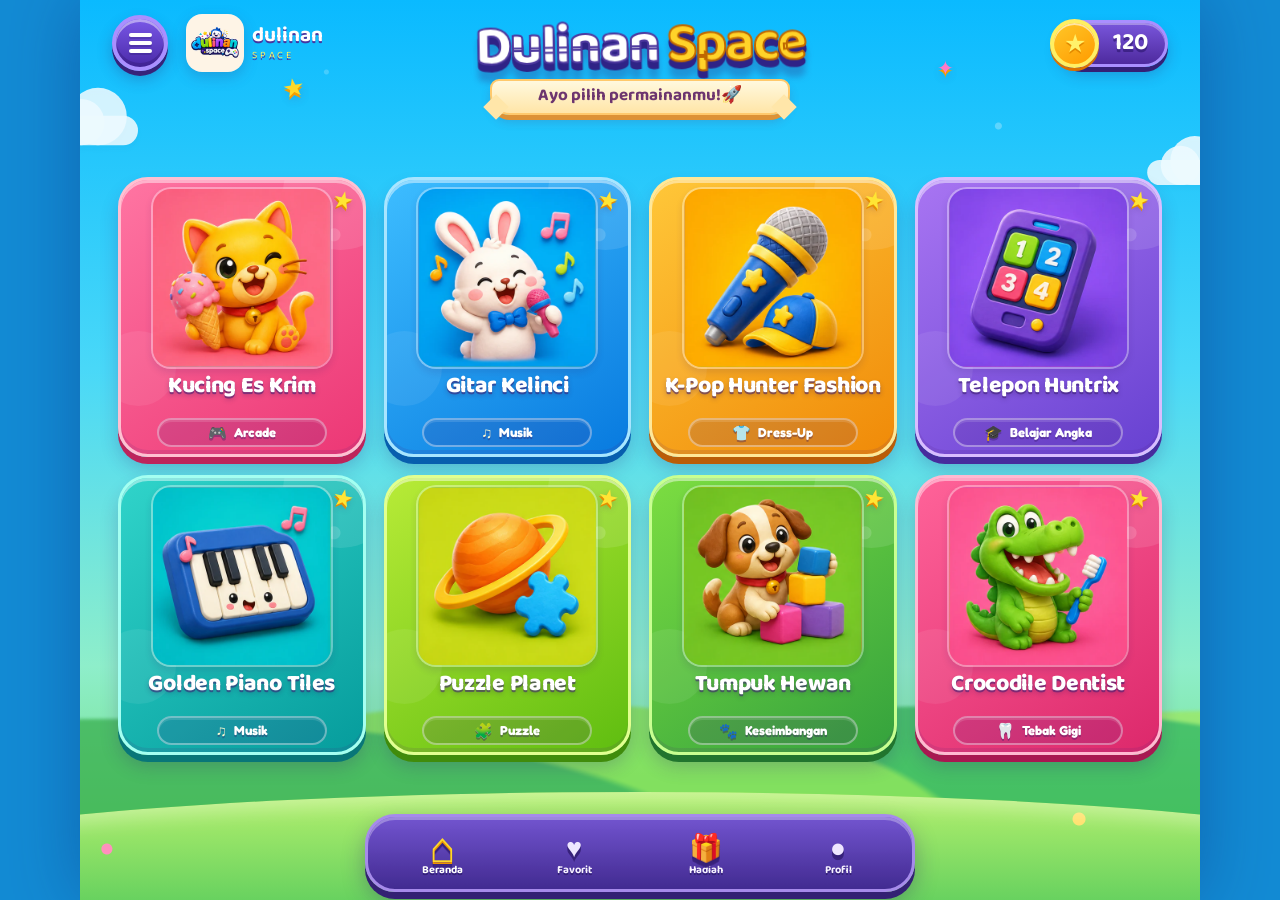
==== commit df56a269: "Ubah Konser Kelinci menjadi Gitar Kelinci" ====
--- a/index.html
+++ b/index.html
@@ -124,6 +124,6 @@
   <div class="toast" id="toast" role="status" aria-live="polite" hidden></div>
 </div>
 
-<script src="script.js?v=8"></script>
+<script src="script.js?v=9"></script>
 </body>
 </html>
